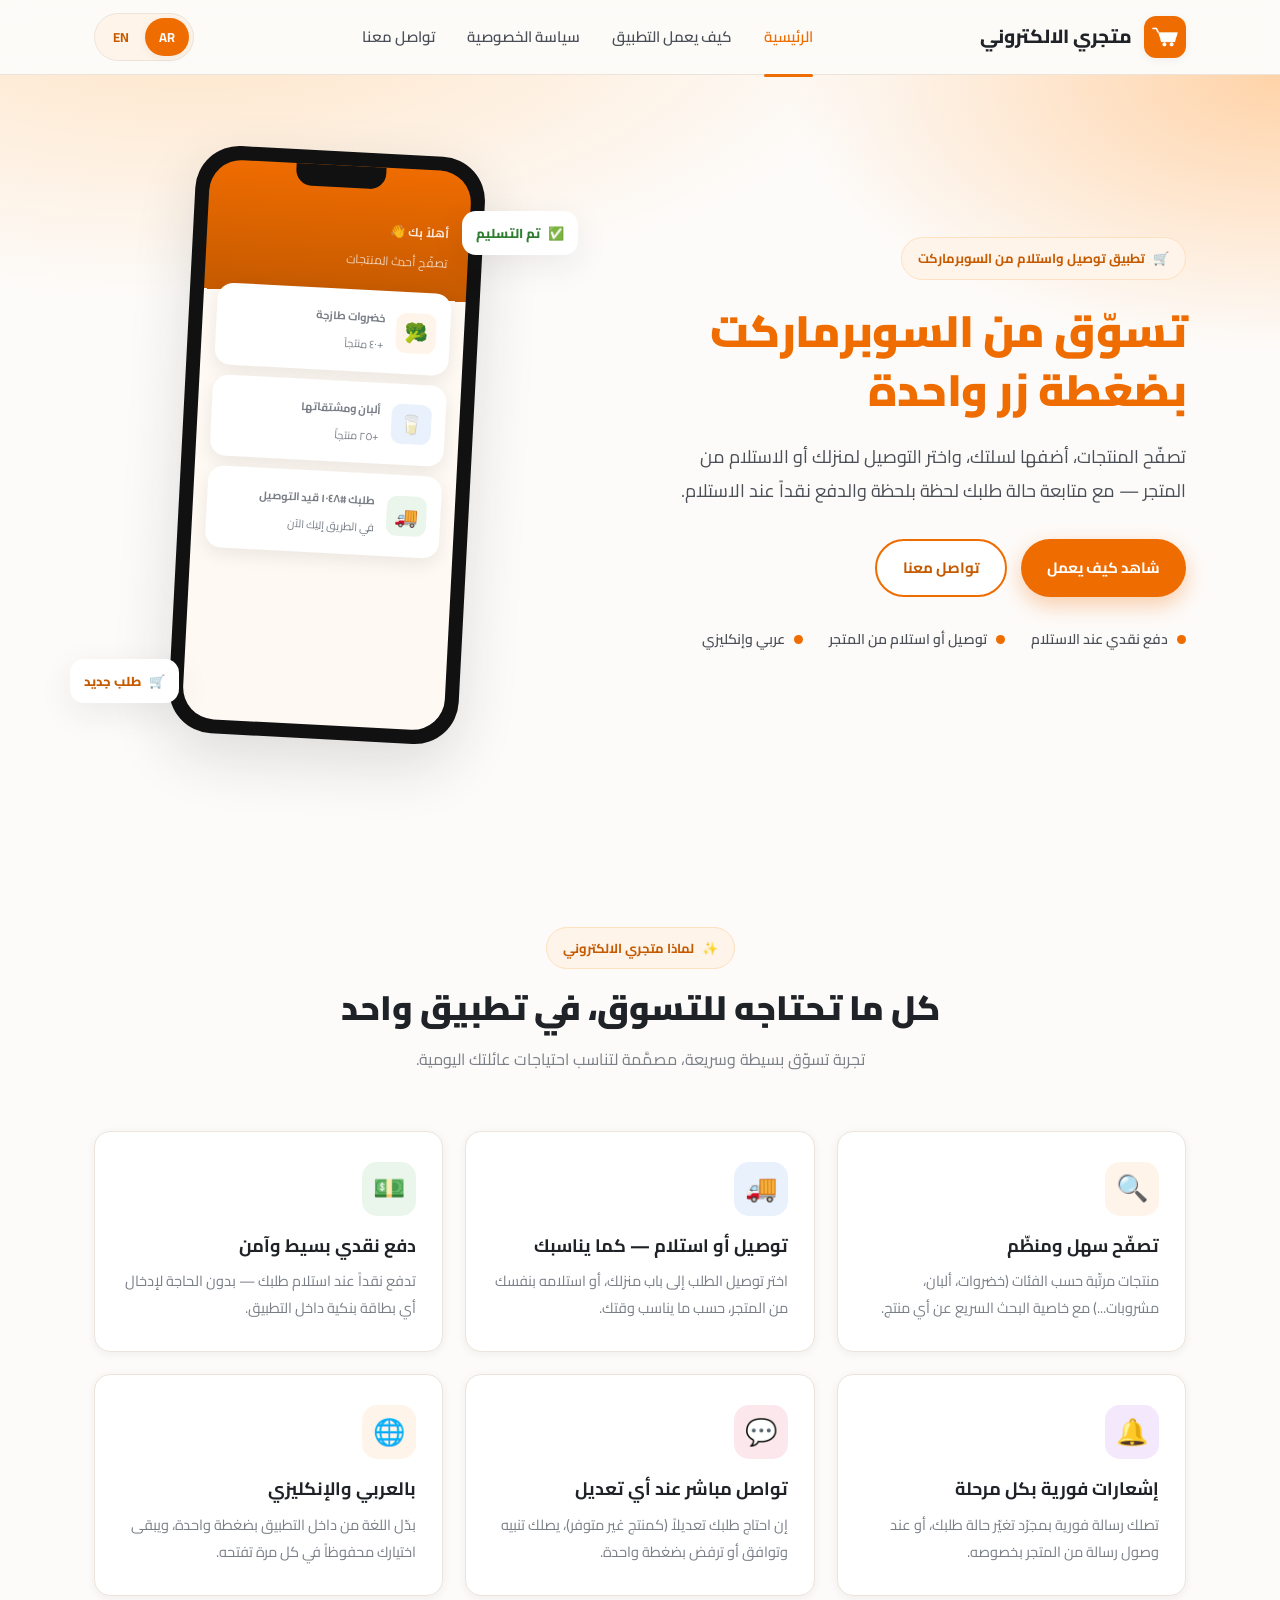
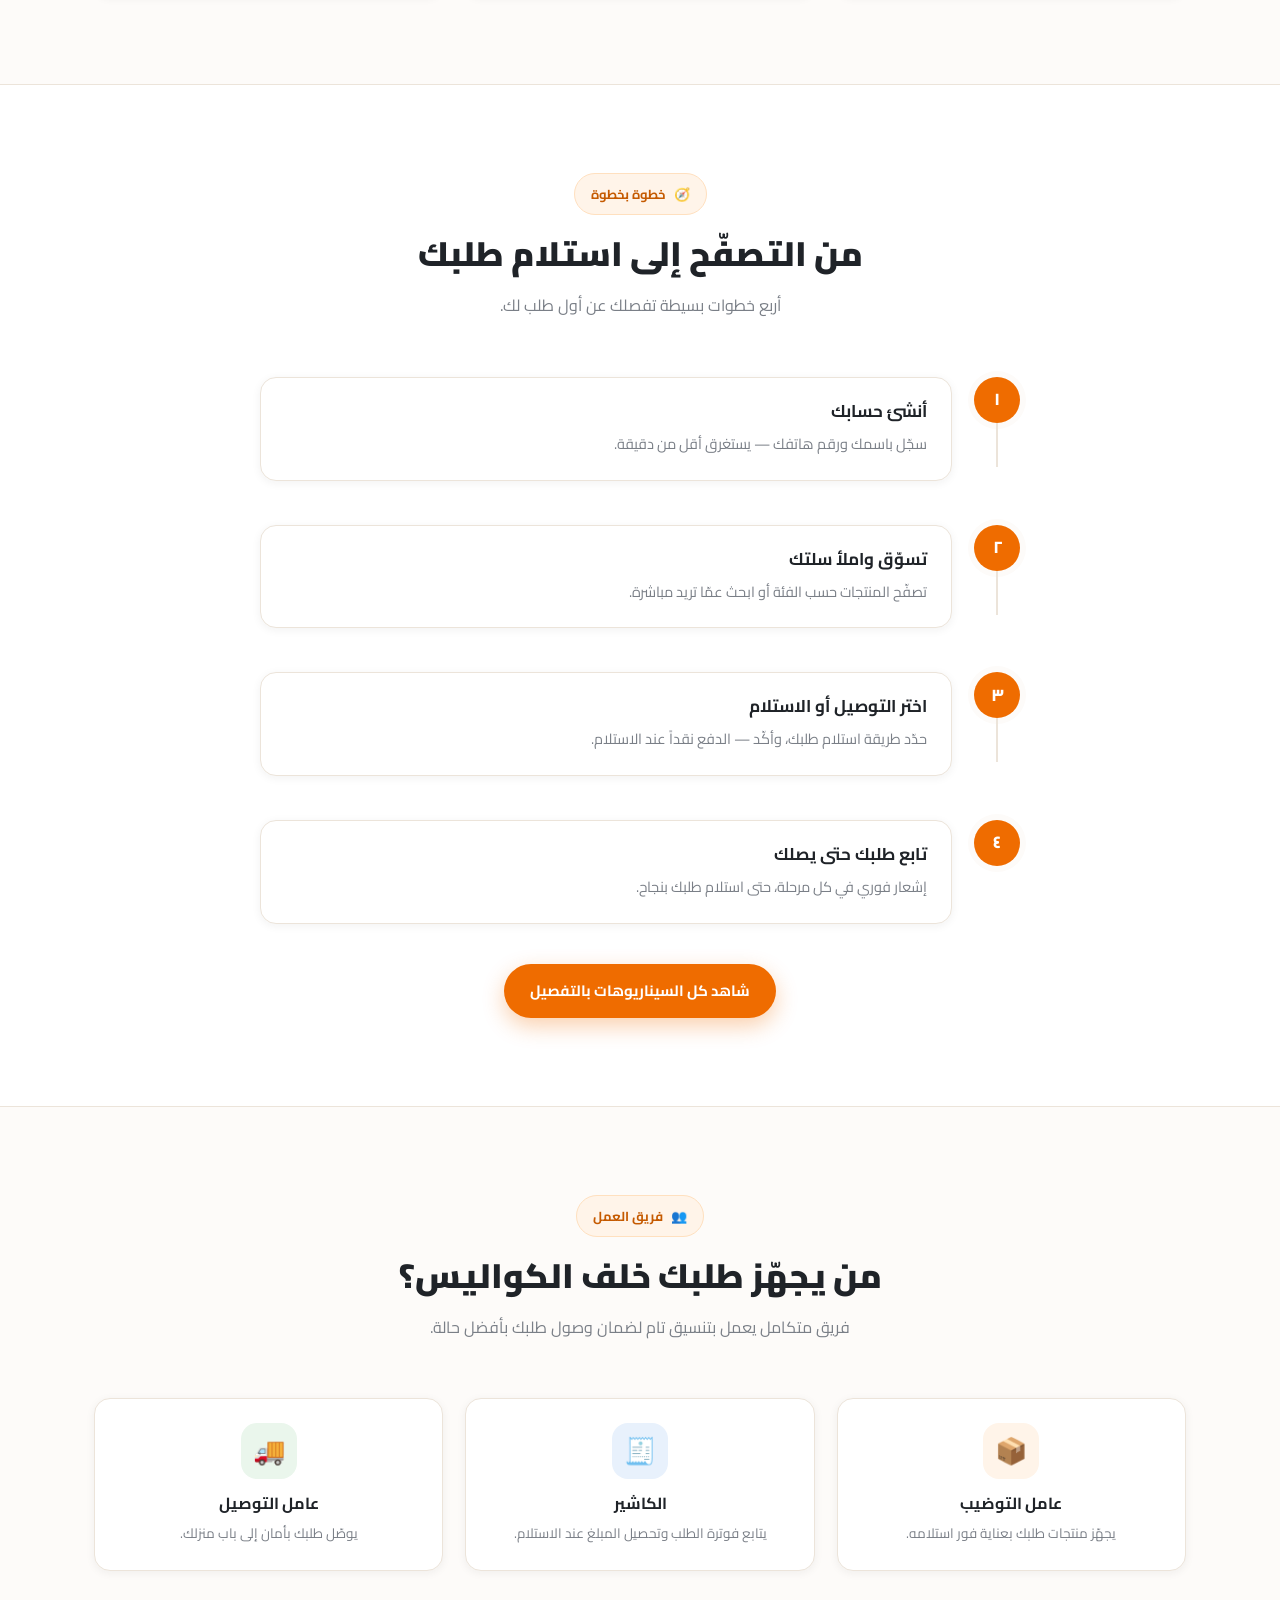
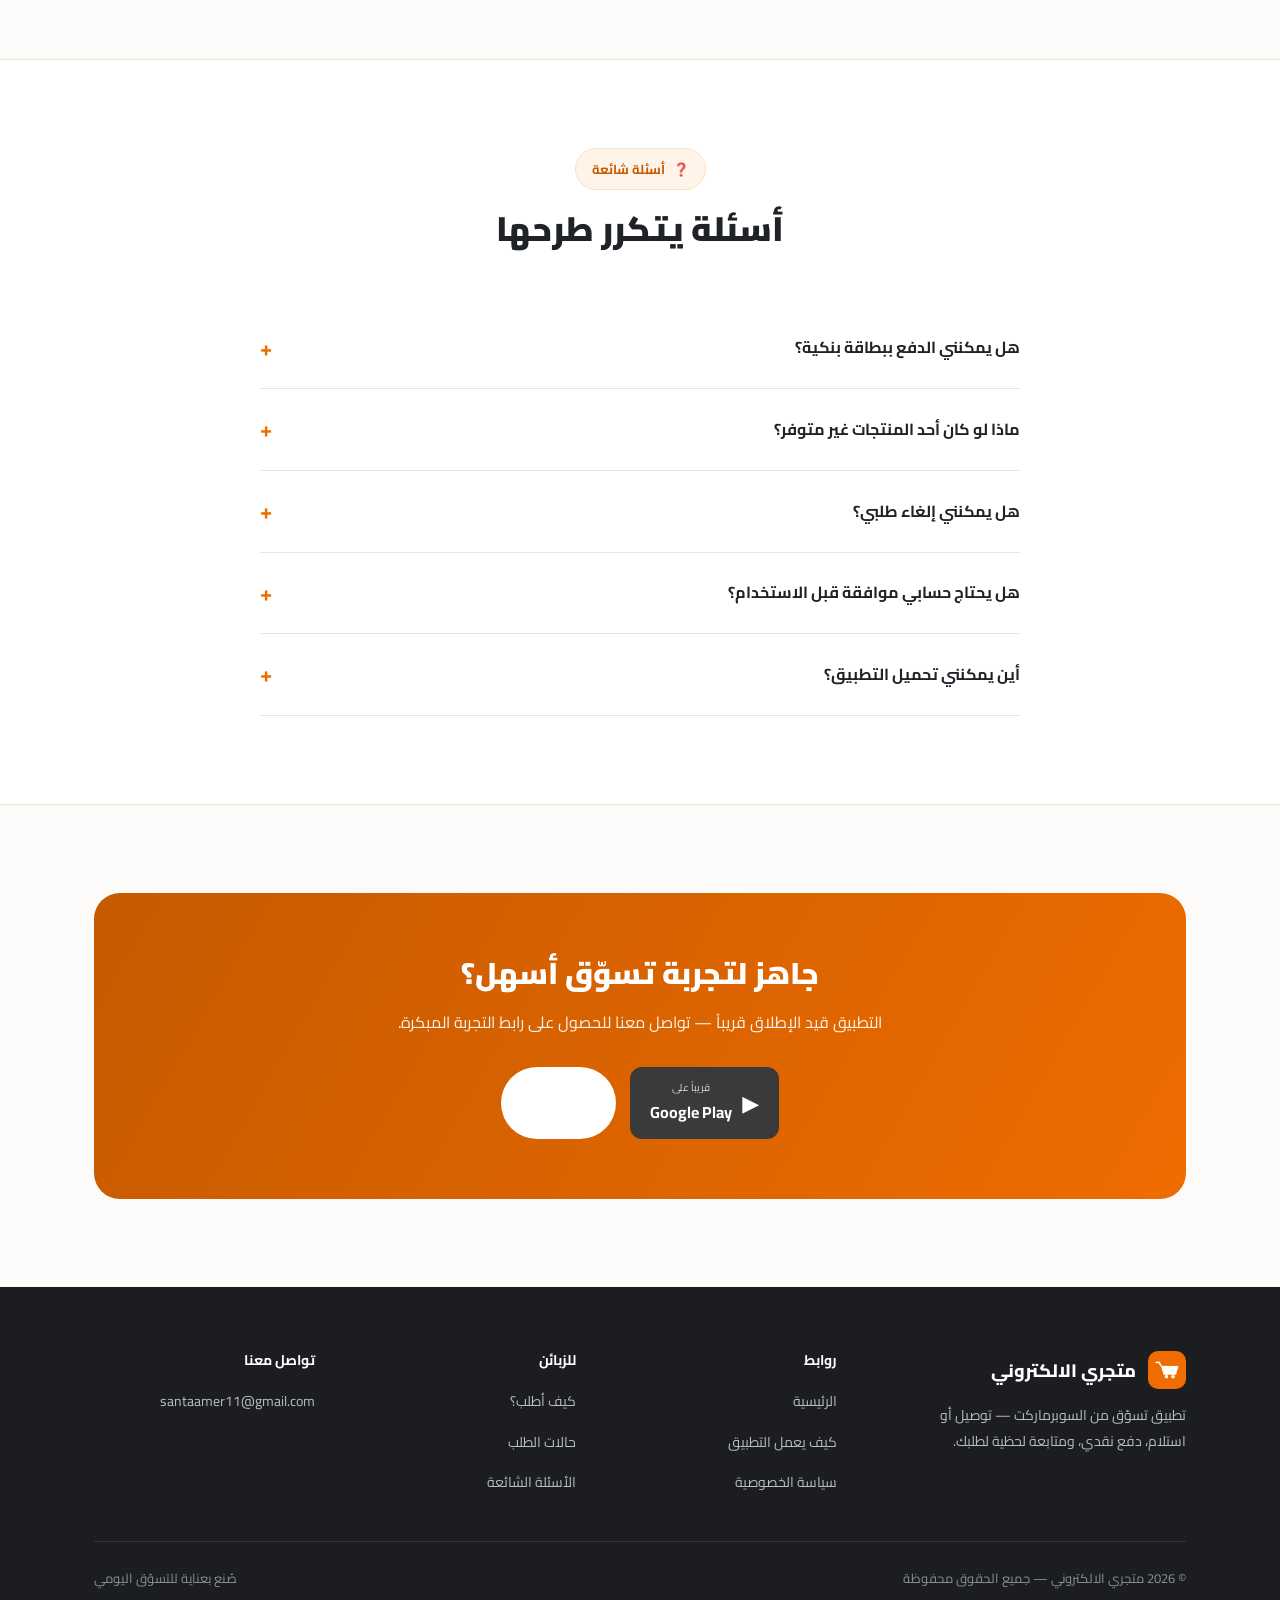
==== index.html @ f3bfd94e "الموقع الأول" ====
<!DOCTYPE html>
<html lang="ar" dir="rtl" data-lang="ar">
<head>
<meta charset="UTF-8">
<meta name="viewport" content="width=device-width, initial-scale=1.0">
<title>متجري الالكتروني — تسوّق من السوبرماركت بضغطة زر</title>
<meta name="description" content="تطبيق متجري الالكتروني: تصفّح منتجات السوبرماركت، اطلب توصيلاً لباب منزلك أو استلاماً من المتجر، وادفع نقداً عند الاستلام — بالعربي والإنكليزي.">
<link rel="icon" href="assets/icon.png">
<link rel="stylesheet" href="styles.css">
</head>
<body data-title-ar="متجري الالكتروني — تسوّق من السوبرماركت بضغطة زر" data-title-en="My Store — Shop Your Supermarket From Your Phone">

<!-- ============ Navbar ============ -->
<nav class="navbar">
  <div class="container">
    <a href="index.html" class="brand">
      <img src="assets/icon.png" alt="شعار متجري الالكتروني">
      <span class="lang-ar">متجري الالكتروني</span>
      <span class="lang-en">My Store</span>
    </a>
    <ul class="nav-links" id="navLinks">
      <li><a href="index.html" class="active"><span class="lang-ar">الرئيسية</span><span class="lang-en">Home</span></a></li>
      <li><a href="how-it-works.html"><span class="lang-ar">كيف يعمل التطبيق</span><span class="lang-en">How It Works</span></a></li>
      <li><a href="privacy.html"><span class="lang-ar">سياسة الخصوصية</span><span class="lang-en">Privacy Policy</span></a></li>
      <li><a href="#contact"><span class="lang-ar">تواصل معنا</span><span class="lang-en">Contact</span></a></li>
    </ul>
    <div class="nav-right">
      <div class="lang-switch">
        <button data-lang="ar">AR</button>
        <button data-lang="en">EN</button>
      </div>
      <button class="hamburger" id="hamburger" aria-label="menu"><span></span><span></span><span></span></button>
    </div>
  </div>
</nav>

<!-- ============ Hero ============ -->
<header class="hero">
  <div class="container hero-grid">
    <div>
      <div class="eyebrow">🛒 <span class="lang-ar">تطبيق توصيل واستلام من السوبرماركت</span><span class="lang-en">Grocery delivery &amp; pickup app</span></div>
      <h1>
        <span class="lang-ar">تسوّق من السوبرماركت<br>بضغطة <span>زر واحدة</span></span>
        <span class="lang-en">Shop your supermarket<br>from <span>your phone</span></span>
      </h1>
      <p class="lead">
        <span class="lang-ar">تصفّح المنتجات، أضفها لسلتك، واختر التوصيل لمنزلك أو الاستلام من المتجر — مع متابعة حالة طلبك لحظة بلحظة والدفع نقداً عند الاستلام.</span>
        <span class="lang-en">Browse products, add them to your cart, and choose home delivery or in-store pickup — track your order status live, and pay cash on arrival.</span>
      </p>
      <div class="hero-ctas">
        <a href="how-it-works.html" class="btn btn-primary">
          <span class="lang-ar">شاهد كيف يعمل</span><span class="lang-en">See How It Works</span>
        </a>
        <a href="#contact" class="btn btn-outline">
          <span class="lang-ar">تواصل معنا</span><span class="lang-en">Contact Us</span>
        </a>
      </div>
      <div class="trust-row">
        <div class="trust-item"><span class="dot"></span><span class="lang-ar">دفع نقدي عند الاستلام</span><span class="lang-en">Cash on arrival</span></div>
        <div class="trust-item"><span class="dot"></span><span class="lang-ar">توصيل أو استلام من المتجر</span><span class="lang-en">Delivery or pickup</span></div>
        <div class="trust-item"><span class="dot"></span><span class="lang-ar">عربي وإنكليزي</span><span class="lang-en">Arabic &amp; English</span></div>
      </div>
    </div>

    <div class="phone-wrap">
      <div class="phone">
        <div class="phone-screen">
          <div class="ps-header">
            <b><span class="lang-ar">أهلاً بك 👋</span><span class="lang-en">Welcome 👋</span></b>
            <span><span class="lang-ar">تصفّح أحدث المنتجات</span><span class="lang-en">Browse the latest products</span></span>
          </div>
          <div class="ps-cards">
            <div class="ps-card">
              <div class="ico" style="background:#FFF4E9;">🥦</div>
              <div class="txt">
                <b><span class="lang-ar">خضروات طازجة</span><span class="lang-en">Fresh Vegetables</span></b>
                <span><span class="lang-ar">+٤٠ منتجاً</span><span class="lang-en">40+ items</span></span>
              </div>
            </div>
            <div class="ps-card">
              <div class="ico" style="background:#E8F1FC;">🥛</div>
              <div class="txt">
                <b><span class="lang-ar">ألبان ومشتقاتها</span><span class="lang-en">Dairy Products</span></b>
                <span><span class="lang-ar">+٢٥ منتجاً</span><span class="lang-en">25+ items</span></span>
              </div>
            </div>
            <div class="ps-card">
              <div class="ico" style="background:#EAF6EC;">🚚</div>
              <div class="txt">
                <b><span class="lang-ar">طلبك #١٠٤٨ قيد التوصيل</span><span class="lang-en">Order #1048 out for delivery</span></b>
                <span><span class="lang-ar">في الطريق إليك الآن</span><span class="lang-en">On its way to you now</span></span>
              </div>
            </div>
          </div>
        </div>
      </div>
      <div class="float-badge b1">✅ <span class="lang-ar">تم التسليم</span><span class="lang-en">Delivered</span></div>
      <div class="float-badge b2">🛒 <span class="lang-ar">طلب جديد</span><span class="lang-en">New order</span></div>
    </div>
  </div>
</header>

<!-- ============ Features ============ -->
<section id="features">
  <div class="container">
    <div class="section-head" data-reveal>
      <div class="eyebrow">✨ <span class="lang-ar">لماذا متجري الالكتروني</span><span class="lang-en">Why My Store</span></div>
      <h2><span class="lang-ar">كل ما تحتاجه للتسوق، في تطبيق واحد</span><span class="lang-en">Everything you need to shop, in one app</span></h2>
      <p><span class="lang-ar">تجربة تسوّق بسيطة وسريعة، مصمَّمة لتناسب احتياجات عائلتك اليومية.</span><span class="lang-en">A simple, fast shopping experience designed around your family's daily needs.</span></p>
    </div>
    <div class="grid grid-3">
      <div class="feature-card" data-reveal>
        <div class="feature-icon" style="background:#FFF4E9;">🔍</div>
        <h3><span class="lang-ar">تصفّح سهل ومنظّم</span><span class="lang-en">Easy, Organized Browsing</span></h3>
        <p><span class="lang-ar">منتجات مرتّبة حسب الفئات (خضروات، ألبان، مشروبات...) مع خاصية البحث السريع عن أي منتج.</span><span class="lang-en">Products organized by category (vegetables, dairy, drinks...) with fast search for any item.</span></p>
      </div>
      <div class="feature-card" data-reveal>
        <div class="feature-icon" style="background:#E8F1FC;">🚚</div>
        <h3><span class="lang-ar">توصيل أو استلام — كما يناسبك</span><span class="lang-en">Delivery or Pickup — Your Choice</span></h3>
        <p><span class="lang-ar">اختر توصيل الطلب إلى باب منزلك، أو استلامه بنفسك من المتجر، حسب ما يناسب وقتك.</span><span class="lang-en">Choose to have your order delivered to your door, or pick it up yourself from the store.</span></p>
      </div>
      <div class="feature-card" data-reveal>
        <div class="feature-icon" style="background:#EAF6EC;">💵</div>
        <h3><span class="lang-ar">دفع نقدي بسيط وآمن</span><span class="lang-en">Simple, Secure Cash Payment</span></h3>
        <p><span class="lang-ar">تدفع نقداً عند استلام طلبك — بدون الحاجة لإدخال أي بطاقة بنكية داخل التطبيق.</span><span class="lang-en">Pay cash when your order arrives — no need to enter any bank card details in the app.</span></p>
      </div>
      <div class="feature-card" data-reveal>
        <div class="feature-icon" style="background:#F3E8FC;">🔔</div>
        <h3><span class="lang-ar">إشعارات فورية بكل مرحلة</span><span class="lang-en">Instant Notifications, Every Step</span></h3>
        <p><span class="lang-ar">تصلك رسالة فورية بمجرّد تغيّر حالة طلبك، أو عند وصول رسالة من المتجر بخصوصه.</span><span class="lang-en">Get an instant push notification whenever your order status changes or the store messages you.</span></p>
      </div>
      <div class="feature-card" data-reveal>
        <div class="feature-icon" style="background:#FCE8EC;">💬</div>
        <h3><span class="lang-ar">تواصل مباشر عند أي تعديل</span><span class="lang-en">Direct Chat For Any Changes</span></h3>
        <p><span class="lang-ar">إن احتاج طلبك تعديلاً (كمنتج غير متوفر)، يصلك تنبيه وتوافق أو ترفض بضغطة واحدة.</span><span class="lang-en">If your order needs a change (like an out-of-stock item), you're notified and can approve or decline in one tap.</span></p>
      </div>
      <div class="feature-card" data-reveal>
        <div class="feature-icon" style="background:#FFF4E9;">🌐</div>
        <h3><span class="lang-ar">بالعربي والإنكليزي</span><span class="lang-en">In Arabic &amp; English</span></h3>
        <p><span class="lang-ar">بدّل اللغة من داخل التطبيق بضغطة واحدة، ويبقى اختيارك محفوظاً في كل مرة تفتحه.</span><span class="lang-en">Switch languages inside the app with one tap — your choice is remembered every time you open it.</span></p>
      </div>
    </div>
  </div>
</section>

<!-- ============ How it works (quick overview) ============ -->
<section class="bg-alt">
  <div class="container">
    <div class="section-head" data-reveal>
      <div class="eyebrow">🧭 <span class="lang-ar">خطوة بخطوة</span><span class="lang-en">Step by step</span></div>
      <h2><span class="lang-ar">من التصفّح إلى استلام طلبك</span><span class="lang-en">From browsing to receiving your order</span></h2>
      <p><span class="lang-ar">أربع خطوات بسيطة تفصلك عن أول طلب لك.</span><span class="lang-en">Four simple steps stand between you and your first order.</span></p>
    </div>
    <div class="timeline" data-reveal>
      <div class="tl-item">
        <div class="tl-marker">١</div>
        <div class="tl-body">
          <h3><span class="lang-ar">أنشئ حسابك</span><span class="lang-en">Create your account</span></h3>
          <p><span class="lang-ar">سجّل باسمك ورقم هاتفك — يستغرق أقل من دقيقة.</span><span class="lang-en">Sign up with your name and phone number — takes less than a minute.</span></p>
        </div>
      </div>
      <div class="tl-item">
        <div class="tl-marker">٢</div>
        <div class="tl-body">
          <h3><span class="lang-ar">تسوّق واملأ سلتك</span><span class="lang-en">Shop and fill your cart</span></h3>
          <p><span class="lang-ar">تصفّح المنتجات حسب الفئة أو ابحث عمّا تريد مباشرة.</span><span class="lang-en">Browse by category or search directly for what you need.</span></p>
        </div>
      </div>
      <div class="tl-item">
        <div class="tl-marker">٣</div>
        <div class="tl-body">
          <h3><span class="lang-ar">اختر التوصيل أو الاستلام</span><span class="lang-en">Choose delivery or pickup</span></h3>
          <p><span class="lang-ar">حدّد طريقة استلام طلبك، وأكّد — الدفع نقداً عند الاستلام.</span><span class="lang-en">Pick how you'll receive your order and confirm — pay cash on arrival.</span></p>
        </div>
      </div>
      <div class="tl-item">
        <div class="tl-marker">٤</div>
        <div class="tl-body">
          <h3><span class="lang-ar">تابع طلبك حتى يصلك</span><span class="lang-en">Track it until it arrives</span></h3>
          <p><span class="lang-ar">إشعار فوري في كل مرحلة، حتى استلام طلبك بنجاح.</span><span class="lang-en">Instant updates at every stage, until your order is successfully in your hands.</span></p>
        </div>
      </div>
    </div>
    <div class="text-center mt-40">
      <a href="how-it-works.html" class="btn btn-primary">
        <span class="lang-ar">شاهد كل السيناريوهات بالتفصيل</span><span class="lang-en">See All Scenarios In Detail</span>
      </a>
    </div>
  </div>
</section>

<!-- ============ Behind the scenes ============ -->
<section>
  <div class="container">
    <div class="section-head" data-reveal>
      <div class="eyebrow">👥 <span class="lang-ar">فريق العمل</span><span class="lang-en">Our team</span></div>
      <h2><span class="lang-ar">من يجهّز طلبك خلف الكواليس؟</span><span class="lang-en">Who prepares your order behind the scenes?</span></h2>
      <p><span class="lang-ar">فريق متكامل يعمل بتنسيق تام لضمان وصول طلبك بأفضل حالة.</span><span class="lang-en">A coordinated team working together to make sure your order arrives in perfect condition.</span></p>
    </div>
    <div class="grid grid-3">
      <div class="role-card" data-reveal>
        <div class="ico" style="background:#FFF4E9;">📦</div>
        <h4><span class="lang-ar">عامل التوضيب</span><span class="lang-en">Packer</span></h4>
        <p><span class="lang-ar">يجهّز منتجات طلبك بعناية فور استلامه.</span><span class="lang-en">Carefully prepares your order's items as soon as it comes in.</span></p>
      </div>
      <div class="role-card" data-reveal>
        <div class="ico" style="background:#E8F1FC;">🧾</div>
        <h4><span class="lang-ar">الكاشير</span><span class="lang-en">Cashier</span></h4>
        <p><span class="lang-ar">يتابع فوترة الطلب وتحصيل المبلغ عند الاستلام.</span><span class="lang-en">Handles order billing and payment collection on arrival.</span></p>
      </div>
      <div class="role-card" data-reveal>
        <div class="ico" style="background:#EAF6EC;">🚚</div>
        <h4><span class="lang-ar">عامل التوصيل</span><span class="lang-en">Delivery Worker</span></h4>
        <p><span class="lang-ar">يوصّل طلبك بأمان إلى باب منزلك.</span><span class="lang-en">Safely delivers your order right to your door.</span></p>
      </div>
    </div>
  </div>
</section>

<!-- ============ FAQ ============ -->
<section class="bg-alt">
  <div class="container">
    <div class="section-head" data-reveal>
      <div class="eyebrow">❓ <span class="lang-ar">أسئلة شائعة</span><span class="lang-en">FAQ</span></div>
      <h2><span class="lang-ar">أسئلة يتكرر طرحها</span><span class="lang-en">Frequently asked questions</span></h2>
    </div>
    <div class="faq" data-reveal>
      <div class="faq-item">
        <div class="faq-q">
          <span><span class="lang-ar">هل يمكنني الدفع ببطاقة بنكية؟</span><span class="lang-en">Can I pay with a bank card?</span></span>
          <span class="plus">+</span>
        </div>
        <div class="faq-a">
          <span class="lang-ar">حالياً الدفع يكون نقداً فقط عند استلام الطلب، سواء كان توصيلاً أو استلاماً من المتجر.</span>
          <span class="lang-en">Currently, payment is cash-only upon receiving your order, whether by delivery or in-store pickup.</span>
        </div>
      </div>
      <div class="faq-item">
        <div class="faq-q">
          <span><span class="lang-ar">ماذا لو كان أحد المنتجات غير متوفر؟</span><span class="lang-en">What if an item is out of stock?</span></span>
          <span class="plus">+</span>
        </div>
        <div class="faq-a">
          <span class="lang-ar">يعدّل فريق المتجر طلبك ويرسل لك تنبيهاً لمراجعة التعديل والموافقة عليه أو رفضه قبل المتابعة.</span>
          <span class="lang-en">Our team will adjust your order and notify you to review and approve or decline the change before proceeding.</span>
        </div>
      </div>
      <div class="faq-item">
        <div class="faq-q">
          <span><span class="lang-ar">هل يمكنني إلغاء طلبي؟</span><span class="lang-en">Can I cancel my order?</span></span>
          <span class="plus">+</span>
        </div>
        <div class="faq-a">
          <span class="lang-ar">نعم، طالما لم يبدأ المتجر بتجهيزه بعد. بعد بدء التجهيز، تواصل مع المتجر مباشرة.</span>
          <span class="lang-en">Yes, as long as the store hasn't started preparing it yet. After that, please contact the store directly.</span>
        </div>
      </div>
      <div class="faq-item">
        <div class="faq-q">
          <span><span class="lang-ar">هل يحتاج حسابي موافقة قبل الاستخدام؟</span><span class="lang-en">Does my account need approval before I can use it?</span></span>
          <span class="plus">+</span>
        </div>
        <div class="faq-a">
          <span class="lang-ar">قد يطلب المتجر مراجعة حسابات الزبائن الجدد قبل التفعيل — ستصلك رسالة فور تفعيل حسابك.</span>
          <span class="lang-en">The store may review new customer accounts before activation — you'll be notified as soon as yours is approved.</span>
        </div>
      </div>
      <div class="faq-item">
        <div class="faq-q">
          <span><span class="lang-ar">أين يمكنني تحميل التطبيق؟</span><span class="lang-en">Where can I download the app?</span></span>
          <span class="plus">+</span>
        </div>
        <div class="faq-a">
          <span class="lang-ar">التطبيق قيد الإطلاق قريباً على Google Play. تواصل معنا للحصول على رابط تجربة مبكرة.</span>
          <span class="lang-en">The app is launching soon on Google Play. Contact us for an early-access download link.</span>
        </div>
      </div>
    </div>
  </div>
</section>

<!-- ============ CTA ============ -->
<section id="contact">
  <div class="container">
    <div class="cta-band" data-reveal>
      <h2><span class="lang-ar">جاهز لتجربة تسوّق أسهل؟</span><span class="lang-en">Ready for an easier way to shop?</span></h2>
      <p><span class="lang-ar">التطبيق قيد الإطلاق قريباً — تواصل معنا للحصول على رابط التجربة المبكرة.</span><span class="lang-en">Launching soon — reach out for an early-access link.</span></p>
      <div class="store-badges">
        <span class="store-badge soon">
          <span class="sb-ico">▶</span>
          <span>
            <small><span class="lang-ar">قريباً على</span><span class="lang-en">Coming soon on</span></small>
            Google Play
          </span>
        </span>
        <a href="mailto:santaamer11@gmail.com" class="btn btn-outline" style="background:#fff;">
          ✉️ <span class="lang-ar">راسلنا</span><span class="lang-en">Email Us</span>
        </a>
      </div>
    </div>
  </div>
</section>

<!-- ============ Footer ============ -->
<footer>
  <div class="container">
    <div class="footer-grid">
      <div>
        <div class="footer-brand">
          <img src="assets/icon.png" alt="شعار متجري الالكتروني">
          <span class="lang-ar">متجري الالكتروني</span>
          <span class="lang-en">My Store</span>
        </div>
        <p style="font-size:14px;max-width:280px;">
          <span class="lang-ar">تطبيق تسوّق من السوبرماركت — توصيل أو استلام، دفع نقدي، ومتابعة لحظية لطلبك.</span>
          <span class="lang-en">A supermarket shopping app — delivery or pickup, cash payment, and live order tracking.</span>
        </p>
      </div>
      <div class="footer-col">
        <h4><span class="lang-ar">روابط</span><span class="lang-en">Links</span></h4>
        <ul>
          <li><a href="index.html"><span class="lang-ar">الرئيسية</span><span class="lang-en">Home</span></a></li>
          <li><a href="how-it-works.html"><span class="lang-ar">كيف يعمل التطبيق</span><span class="lang-en">How It Works</span></a></li>
          <li><a href="privacy.html"><span class="lang-ar">سياسة الخصوصية</span><span class="lang-en">Privacy Policy</span></a></li>
        </ul>
      </div>
      <div class="footer-col">
        <h4><span class="lang-ar">للزبائن</span><span class="lang-en">For Customers</span></h4>
        <ul>
          <li><a href="how-it-works.html#ordering"><span class="lang-ar">كيف أطلب؟</span><span class="lang-en">How to order</span></a></li>
          <li><a href="how-it-works.html#status"><span class="lang-ar">حالات الطلب</span><span class="lang-en">Order statuses</span></a></li>
          <li><a href="how-it-works.html#faq"><span class="lang-ar">الأسئلة الشائعة</span><span class="lang-en">FAQ</span></a></li>
        </ul>
      </div>
      <div class="footer-col">
        <h4><span class="lang-ar">تواصل معنا</span><span class="lang-en">Contact</span></h4>
        <ul>
          <li><a href="mailto:santaamer11@gmail.com">santaamer11@gmail.com</a></li>
        </ul>
      </div>
    </div>
    <div class="footer-bottom">
      <span>© 2026 <span class="lang-ar">متجري الالكتروني — جميع الحقوق محفوظة</span><span class="lang-en">My Store — All rights reserved</span></span>
      <span><span class="lang-ar">صُنع بعناية للتسوّق اليومي</span><span class="lang-en">Made with care for everyday shopping</span></span>
    </div>
  </div>
</footer>

<script src="script.js"></script>
</body>
</html>
---- styles.css ----
/* ============ متجري الالكتروني — Store Website Styles ============ */

@import url('https://fonts.googleapis.com/css2?family=Cairo:wght@400;500;600;700;800;900&display=swap');

:root{
  --primary:#EF6C00;
  --primary-dark:#C55A00;
  --primary-light:#FFF4E9;
  --primary-lighter:#FFF9F3;
  --accent-blue:#1976D2;
  --accent-purple:#6A1B9A;
  --accent-teal:#00897B;
  --accent-green:#2E7D32;
  --accent-red:#C62828;
  --ink:#1F2328;
  --ink-soft:#4A4F57;
  --muted:#7A7F87;
  --border:#ECE4DA;
  --bg:#FDFBF9;
  --card:#FFFFFF;
  --shadow-sm:0 2px 10px rgba(31,35,40,.06);
  --shadow-md:0 10px 34px rgba(31,35,40,.08);
  --shadow-lg:0 22px 60px rgba(31,35,40,.14);
  --radius-sm:10px;
  --radius-md:16px;
  --radius-lg:26px;
  --container:1140px;
}

*,*::before,*::after{box-sizing:border-box;}
html{scroll-behavior:smooth;}
body{
  margin:0;
  font-family:"Cairo","Tahoma",system-ui,-apple-system,sans-serif;
  background:var(--bg);
  color:var(--ink);
  line-height:1.85;
  -webkit-font-smoothing:antialiased;
}
img{max-width:100%;display:block;}
a{color:inherit;}
ul{margin:0;padding:0;}
h1,h2,h3,h4{margin:0;line-height:1.35;}
p{margin:0;}

/* ---------- language toggle: show/hide via html[data-lang] ---------- */
html[data-lang="ar"] .lang-en{display:none !important;}
html[data-lang="en"] .lang-ar{display:none !important;}

.container{max-width:var(--container);margin:0 auto;padding:0 24px;}

/* ---------- Navbar ---------- */
.navbar{
  position:sticky;top:0;z-index:100;
  background:rgba(253,251,249,.86);
  backdrop-filter:blur(10px);
  -webkit-backdrop-filter:blur(10px);
  border-bottom:1px solid var(--border);
}
.navbar .container{display:flex;align-items:center;justify-content:space-between;height:74px;gap:20px;}
.brand{display:flex;align-items:center;gap:12px;font-weight:800;font-size:19px;text-decoration:none;color:var(--ink);}
.brand img{width:42px;height:42px;border-radius:12px;box-shadow:var(--shadow-sm);}
.nav-links{display:flex;align-items:center;gap:32px;list-style:none;}
.nav-links a{text-decoration:none;font-weight:600;font-size:15px;color:var(--ink-soft);transition:color .2s;position:relative;}
.nav-links a:hover, .nav-links a.active{color:var(--primary);}
.nav-links a.active::after{
  content:"";position:absolute;bottom:-26px;left:0;right:0;height:3px;background:var(--primary);border-radius:2px;
}
.nav-right{display:flex;align-items:center;gap:14px;}
.lang-switch{
  display:flex;background:var(--primary-light);border-radius:999px;padding:4px;gap:2px;border:1px solid var(--border);
}
.lang-switch button{
  border:none;background:transparent;padding:7px 14px;border-radius:999px;font-family:inherit;font-weight:700;font-size:13px;cursor:pointer;color:var(--primary-dark);transition:.2s;
}
.lang-switch button.active{background:var(--primary);color:#fff;box-shadow:var(--shadow-sm);}
.btn{
  display:inline-flex;align-items:center;justify-content:center;gap:8px;
  padding:13px 26px;border-radius:999px;font-weight:700;font-size:15px;
  text-decoration:none;cursor:pointer;border:none;font-family:inherit;transition:transform .15s, box-shadow .15s, background .2s;
  white-space:nowrap;
}
.btn-primary{background:var(--primary);color:#fff;box-shadow:0 8px 22px rgba(239,108,0,.32);}
.btn-primary:hover{transform:translateY(-2px);box-shadow:0 12px 28px rgba(239,108,0,.4);}
.btn-outline{background:#fff;color:var(--primary-dark);border:2px solid var(--primary);}
.btn-outline:hover{background:var(--primary-light);}
.btn-ghost{background:var(--primary-light);color:var(--primary-dark);}
.btn-sm{padding:9px 18px;font-size:13px;}
.hamburger{display:none;background:none;border:none;cursor:pointer;padding:6px;}
.hamburger span{display:block;width:24px;height:2.5px;background:var(--ink);margin:5px 0;border-radius:2px;}

/* ---------- Hero ---------- */
.hero{
  position:relative;overflow:hidden;
  padding:76px 0 100px;
  background:radial-gradient(1200px 500px at 15% -10%, #FFE3C4 0%, rgba(255,227,196,0) 60%),
             radial-gradient(900px 500px at 100% 0%, #FFD3A8 0%, rgba(255,211,168,0) 55%),
             var(--bg);
}
.hero-grid{display:grid;grid-template-columns:1.1fr .9fr;gap:56px;align-items:center;}
.eyebrow{
  display:inline-flex;align-items:center;gap:8px;
  background:var(--primary-light);color:var(--primary-dark);
  padding:8px 16px;border-radius:999px;font-weight:700;font-size:13px;margin-bottom:22px;
  border:1px solid #FFE0BF;
}
.hero h1{font-size:44px;font-weight:900;letter-spacing:-.5px;margin-bottom:20px;color:var(--ink);}
.hero h1 span{color:var(--primary);}
.hero p.lead{font-size:18px;color:var(--ink-soft);max-width:520px;margin-bottom:32px;}
.hero-ctas{display:flex;gap:14px;flex-wrap:wrap;margin-bottom:30px;}
.trust-row{display:flex;gap:26px;flex-wrap:wrap;}
.trust-item{display:flex;align-items:center;gap:9px;font-size:14px;color:var(--ink-soft);font-weight:600;}
.trust-item .dot{width:9px;height:9px;border-radius:50%;background:var(--primary);flex-shrink:0;}

/* phone mockup */
.phone-wrap{position:relative;display:flex;justify-content:center;}
.phone{
  width:290px;background:#111;border-radius:44px;padding:14px;box-shadow:var(--shadow-lg);
  position:relative;transform:rotate(3deg);
}
.phone::before{
  content:"";position:absolute;top:14px;left:50%;transform:translateX(-50%);
  width:90px;height:22px;background:#111;border-radius:0 0 16px 16px;z-index:2;
}
.phone-screen{
  background:linear-gradient(180deg,var(--primary) 0%, var(--primary-dark) 130px, var(--primary-lighter) 130px);
  border-radius:32px;overflow:hidden;min-height:560px;position:relative;
}
.phone-screen .ps-header{padding:46px 20px 34px;color:#fff;}
.phone-screen .ps-header b{font-size:17px;display:block;}
.phone-screen .ps-header span{font-size:12px;opacity:.85;}
.ps-cards{padding:0 14px;margin-top:-18px;position:relative;z-index:2;}
.ps-card{
  background:#fff;border-radius:16px;padding:14px;margin-bottom:10px;box-shadow:0 6px 18px rgba(0,0,0,.08);
  display:flex;align-items:center;gap:12px;
}
.ps-card .ico{width:40px;height:40px;border-radius:10px;display:flex;align-items:center;justify-content:center;font-size:19px;flex-shrink:0;}
.ps-card .txt b{display:block;font-size:13px;color:var(--ink);}
.ps-card .txt span{font-size:11px;color:var(--muted);}
.float-badge{
  position:absolute;background:#fff;border-radius:14px;padding:10px 14px;box-shadow:var(--shadow-md);
  display:flex;align-items:center;gap:8px;font-weight:800;font-size:13px;
}
.float-badge.b1{top:60px;right:-18px;color:var(--accent-green);}
.float-badge.b2{bottom:36px;left:-24px;color:var(--primary-dark);}

/* ---------- Section basics ---------- */
section{padding:88px 0;}
.section-head{text-align:center;max-width:640px;margin:0 auto 56px;}
.section-head .eyebrow{margin-bottom:16px;}
.section-head h2{font-size:34px;font-weight:900;margin-bottom:14px;color:var(--ink);}
.section-head p{font-size:16px;color:var(--muted);}
.bg-alt{background:var(--card);border-top:1px solid var(--border);border-bottom:1px solid var(--border);}

/* ---------- Feature grid ---------- */
.grid{display:grid;gap:22px;}
.grid-3{grid-template-columns:repeat(3,1fr);}
.grid-2{grid-template-columns:repeat(2,1fr);}
.feature-card{
  background:var(--card);border:1px solid var(--border);border-radius:var(--radius-md);
  padding:30px 26px;box-shadow:var(--shadow-sm);transition:transform .2s, box-shadow .2s;
}
.feature-card:hover{transform:translateY(-5px);box-shadow:var(--shadow-md);}
.feature-icon{
  width:54px;height:54px;border-radius:15px;display:flex;align-items:center;justify-content:center;
  font-size:26px;margin-bottom:18px;
}
.feature-card h3{font-size:18px;margin-bottom:10px;}
.feature-card p{font-size:14.5px;color:var(--muted);}

/* ---------- Timeline / steps ---------- */
.timeline{position:relative;max-width:760px;margin:0 auto;}
.tl-item{display:flex;gap:22px;position:relative;padding-bottom:44px;}
.tl-item:last-child{padding-bottom:0;}
.tl-marker{
  flex-shrink:0;width:46px;height:46px;border-radius:50%;background:var(--primary);color:#fff;
  display:flex;align-items:center;justify-content:center;font-weight:800;font-size:17px;position:relative;z-index:2;
  box-shadow:0 0 0 6px var(--bg);
}
.tl-item:not(:last-child) .tl-marker::after{
  content:"";position:absolute;top:46px;right:50%;transform:translateX(50%);width:2px;height:calc(100% + 44px - 46px);
  background:var(--border);z-index:1;
}
.tl-body{flex:1;background:var(--card);border:1px solid var(--border);border-radius:var(--radius-md);padding:22px 24px;box-shadow:var(--shadow-sm);}
.tl-body h3{font-size:17px;margin-bottom:8px;}
.tl-body p{font-size:14.5px;color:var(--muted);}

/* ---------- Status chips / flow ---------- */
.flow{display:flex;flex-wrap:wrap;gap:10px;align-items:center;margin-top:14px;}
.chip{color:#fff;padding:9px 16px;border-radius:999px;font-size:13px;font-weight:700;white-space:nowrap;}
.flow-arrow{color:var(--muted);font-size:17px;}

/* ---------- Role cards ---------- */
.role-card{
  background:var(--card);border:1px solid var(--border);border-radius:var(--radius-md);
  padding:24px;text-align:center;box-shadow:var(--shadow-sm);
}
.role-card .ico{width:56px;height:56px;border-radius:16px;margin:0 auto 14px;display:flex;align-items:center;justify-content:center;font-size:26px;}
.role-card h4{font-size:16px;margin-bottom:6px;}
.role-card p{font-size:13.5px;color:var(--muted);}

/* ---------- Note / callout ---------- */
.callout{
  background:var(--primary-light);border:1px solid #FFE0BF;border-radius:var(--radius-md);
  padding:20px 24px;font-size:14.5px;color:#7A4300;display:flex;gap:14px;align-items:flex-start;
}
.callout .ico{font-size:20px;flex-shrink:0;}
.callout.blue{background:#E8F1FC;border-color:#CFE3F7;color:#164A7A;}
.callout.green{background:#EAF6EC;border-color:#CFE9D2;color:#1E5B26;}

/* ---------- CTA band ---------- */
.cta-band{
  background:linear-gradient(120deg,var(--primary-dark),var(--primary));
  border-radius:var(--radius-lg);padding:60px 50px;color:#fff;text-align:center;
  position:relative;overflow:hidden;
}
.cta-band h2{font-size:30px;font-weight:900;margin-bottom:14px;}
.cta-band p{font-size:16px;opacity:.92;max-width:520px;margin:0 auto 30px;}
.cta-band .btn-primary{background:#fff;color:var(--primary-dark);box-shadow:0 10px 26px rgba(0,0,0,.18);}
.cta-band .btn-outline{background:transparent;color:#fff;border-color:rgba(255,255,255,.6);}

/* ---------- Store badges ---------- */
.store-badges{display:flex;gap:14px;flex-wrap:wrap;justify-content:center;}
.store-badge{
  display:flex;align-items:center;gap:10px;background:#111;color:#fff;padding:12px 20px;border-radius:12px;
  text-decoration:none;font-weight:700;
}
.store-badge .sb-ico{font-size:22px;}
.store-badge span{display:block;}
.store-badge small{display:block;font-size:10px;font-weight:400;opacity:.8;}
.store-badge.soon{background:#3a3a3a;cursor:default;}

/* ---------- FAQ ---------- */
.faq{max-width:760px;margin:0 auto;}
.faq-item{border-bottom:1px solid var(--border);padding:20px 0;}
.faq-q{
  display:flex;justify-content:space-between;align-items:center;cursor:pointer;font-weight:700;font-size:16px;gap:16px;
}
.faq-q .plus{font-size:22px;color:var(--primary);transition:transform .25s;flex-shrink:0;}
.faq-item.open .faq-q .plus{transform:rotate(45deg);}
.faq-a{max-height:0;overflow:hidden;transition:max-height .3s ease, padding .3s ease;font-size:14.5px;color:var(--muted);}
.faq-item.open .faq-a{max-height:280px;padding-top:12px;}

/* ---------- Policy doc layout ---------- */
.policy-wrap{display:grid;grid-template-columns:250px 1fr;gap:48px;align-items:start;}
.policy-toc{position:sticky;top:98px;background:var(--card);border:1px solid var(--border);border-radius:var(--radius-md);padding:20px;}
.policy-toc b{display:block;font-size:13px;color:var(--muted);margin-bottom:12px;text-transform:uppercase;letter-spacing:.5px;}
.policy-toc a{display:block;padding:8px 0;font-size:14px;color:var(--ink-soft);text-decoration:none;border-bottom:1px solid var(--border);}
.policy-toc a:last-child{border-bottom:none;}
.policy-toc a:hover{color:var(--primary);}
.policy-doc .card{background:var(--card);border:1px solid var(--border);border-radius:var(--radius-md);padding:32px;box-shadow:var(--shadow-sm);margin-bottom:20px;}
.policy-doc h2{font-size:20px;color:var(--primary-dark);margin-bottom:14px;display:flex;align-items:center;gap:10px;}
.policy-doc h2 .num{background:var(--primary);color:#fff;width:30px;height:30px;border-radius:50%;display:flex;align-items:center;justify-content:center;font-size:14px;flex-shrink:0;}
.policy-doc p, .policy-doc li{font-size:15px;color:var(--ink-soft);}
.policy-doc ul{padding-inline-start:22px;margin-top:8px;}
.policy-doc li{margin-bottom:8px;}
.updated-badge{
  display:inline-flex;align-items:center;gap:8px;background:var(--primary-light);color:var(--primary-dark);
  padding:8px 16px;border-radius:999px;font-size:13px;font-weight:700;margin-bottom:24px;
}

/* ---------- Page hero (inner pages) ---------- */
.page-hero{
  padding:56px 0 48px;text-align:center;
  background:radial-gradient(900px 400px at 50% -20%, #FFE3C4 0%, rgba(255,227,196,0) 65%), var(--bg);
  border-bottom:1px solid var(--border);
}
.page-hero h1{font-size:36px;font-weight:900;margin-bottom:14px;}
.page-hero p{font-size:16px;color:var(--muted);max-width:600px;margin:0 auto;}
.breadcrumb{display:flex;gap:8px;justify-content:center;align-items:center;font-size:13px;color:var(--muted);margin-bottom:18px;}
.breadcrumb a{color:var(--primary-dark);text-decoration:none;font-weight:700;}

/* ---------- Footer ---------- */
footer{background:#1B1D21;color:#B9BCC2;padding:64px 0 28px;margin-top:0;}
.footer-grid{display:grid;grid-template-columns:1.4fr 1fr 1fr 1fr;gap:40px;margin-bottom:44px;}
.footer-brand{display:flex;align-items:center;gap:12px;font-weight:800;font-size:18px;color:#fff;margin-bottom:14px;}
.footer-brand img{width:38px;height:38px;border-radius:10px;}
.footer-col h4{color:#fff;font-size:14px;margin-bottom:16px;}
.footer-col ul{list-style:none;display:flex;flex-direction:column;gap:11px;}
.footer-col a{color:#B9BCC2;text-decoration:none;font-size:14px;transition:color .2s;}
.footer-col a:hover{color:var(--primary);}
.footer-bottom{
  border-top:1px solid rgba(255,255,255,.1);padding-top:24px;display:flex;justify-content:space-between;
  flex-wrap:wrap;gap:12px;font-size:13px;color:#8B8F97;
}

/* ---------- Utilities ---------- */
.text-center{text-align:center;}
.mt-8{margin-top:8px;}
.mt-16{margin-top:16px;}
.mt-24{margin-top:24px;}
.mt-40{margin-top:40px;}

/* ---------- Responsive ---------- */
@media (max-width:960px){
  .hero-grid{grid-template-columns:1fr;}
  .phone-wrap{order:-1;margin-bottom:10px;}
  .phone{transform:none;width:240px;}
  .grid-3{grid-template-columns:repeat(2,1fr);}
  .footer-grid{grid-template-columns:1fr 1fr;}
  .policy-wrap{grid-template-columns:1fr;}
  .policy-toc{position:static;}
}
@media (max-width:720px){
  .nav-links{
    position:fixed;inset:74px 0 0 0;background:#fff;flex-direction:column;padding:28px 24px;gap:0;
    transform:translateY(-14px);opacity:0;pointer-events:none;transition:.22s;border-top:1px solid var(--border);
  }
  .nav-links.open{transform:translateY(0);opacity:1;pointer-events:auto;}
  .nav-links li{width:100%;border-bottom:1px solid var(--border);}
  .nav-links a{display:block;padding:16px 4px;}
  .nav-links a.active::after{display:none;}
  .hamburger{display:block;}
  .hero h1{font-size:32px;}
  .hero p.lead{font-size:16px;}
  .grid-3, .grid-2{grid-template-columns:1fr;}
  .section-head h2{font-size:27px;}
  .cta-band{padding:44px 24px;}
  .footer-grid{grid-template-columns:1fr 1fr;}
}
@media (max-width:480px){
  .footer-grid{grid-template-columns:1fr;}
  .hero{padding:50px 0 70px;}
  section{padding:60px 0;}
}
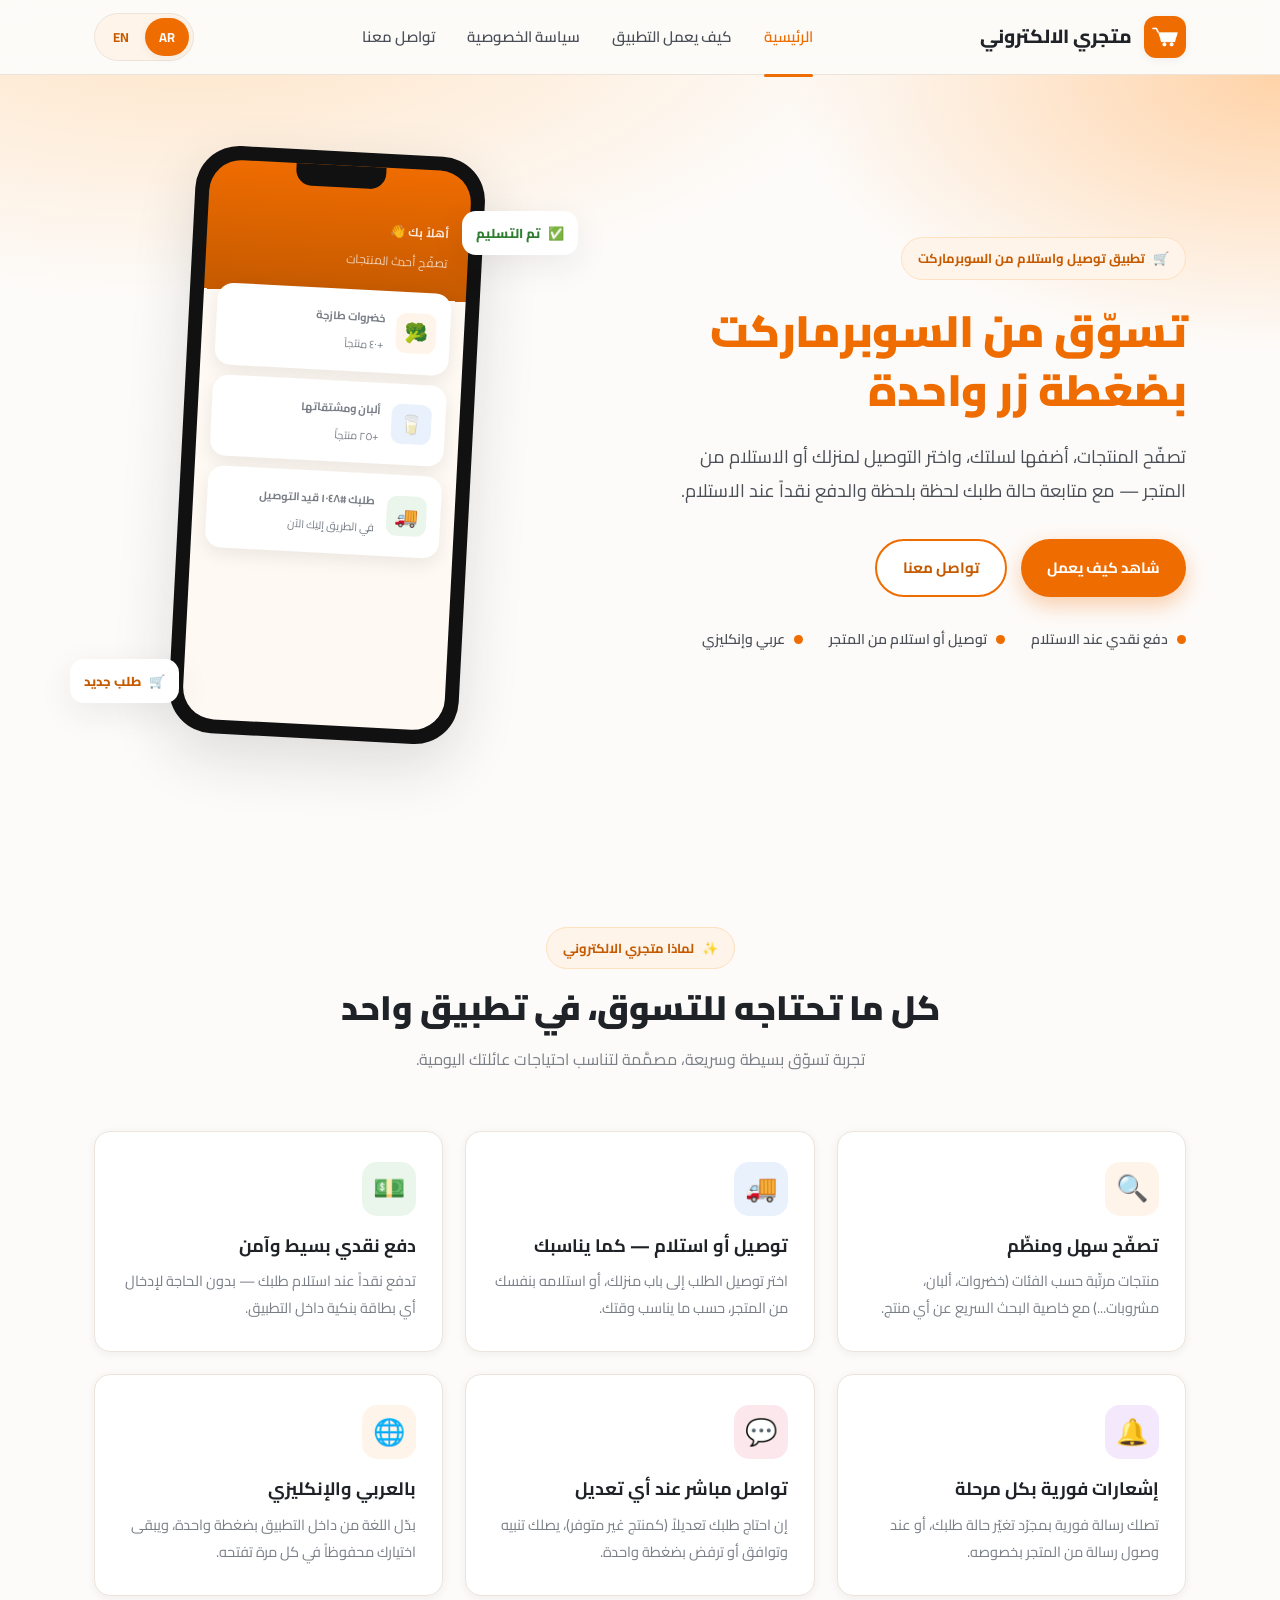
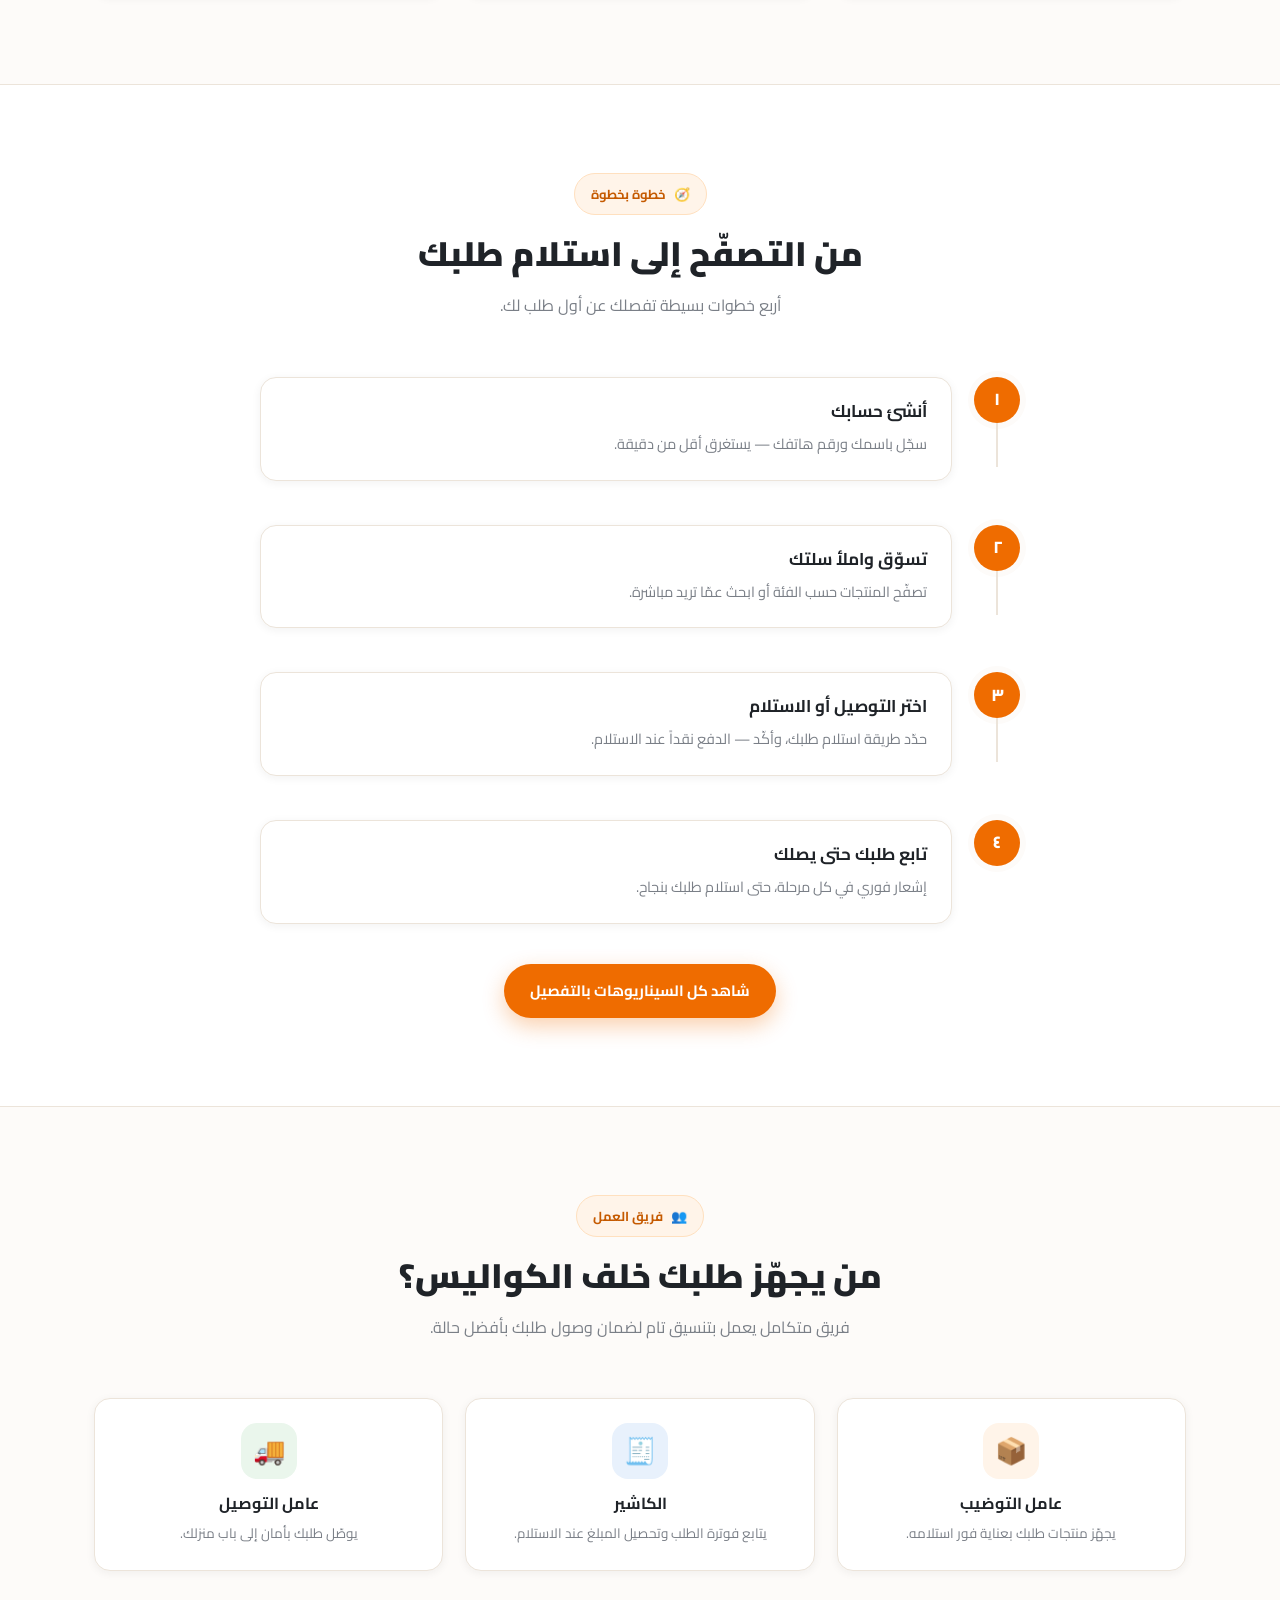
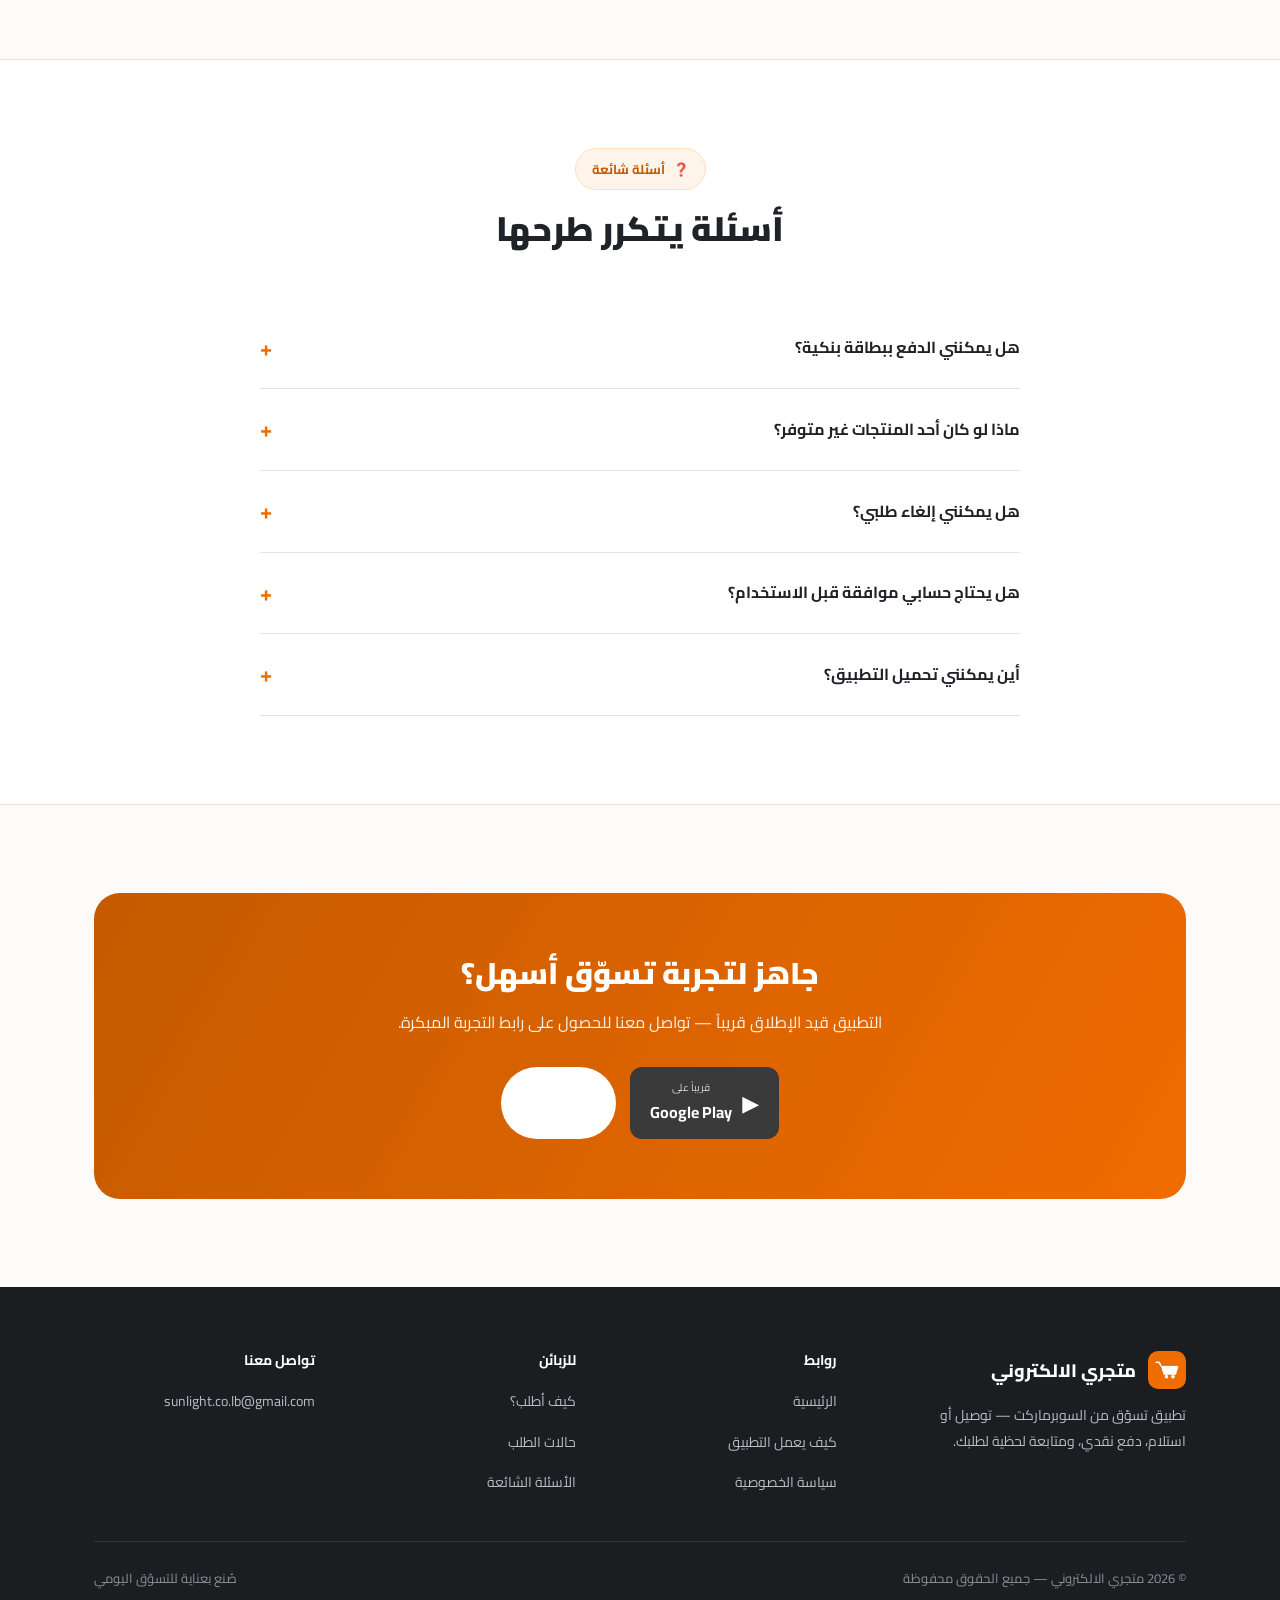
==== commit ffe31ad9: "تحديث بريد التواصل" ====
--- a/index.html
+++ b/index.html
@@ -293,7 +293,7 @@
             Google Play
           </span>
         </span>
-        <a href="mailto:santaamer11@gmail.com" class="btn btn-outline" style="background:#fff;">
+        <a href="mailto:sunlight.co.lb@gmail.com" class="btn btn-outline" style="background:#fff;">
           ✉️ <span class="lang-ar">راسلنا</span><span class="lang-en">Email Us</span>
         </a>
       </div>
@@ -335,7 +335,7 @@
       <div class="footer-col">
         <h4><span class="lang-ar">تواصل معنا</span><span class="lang-en">Contact</span></h4>
         <ul>
-          <li><a href="mailto:santaamer11@gmail.com">santaamer11@gmail.com</a></li>
+          <li><a href="mailto:sunlight.co.lb@gmail.com">sunlight.co.lb@gmail.com</a></li>
         </ul>
       </div>
     </div>
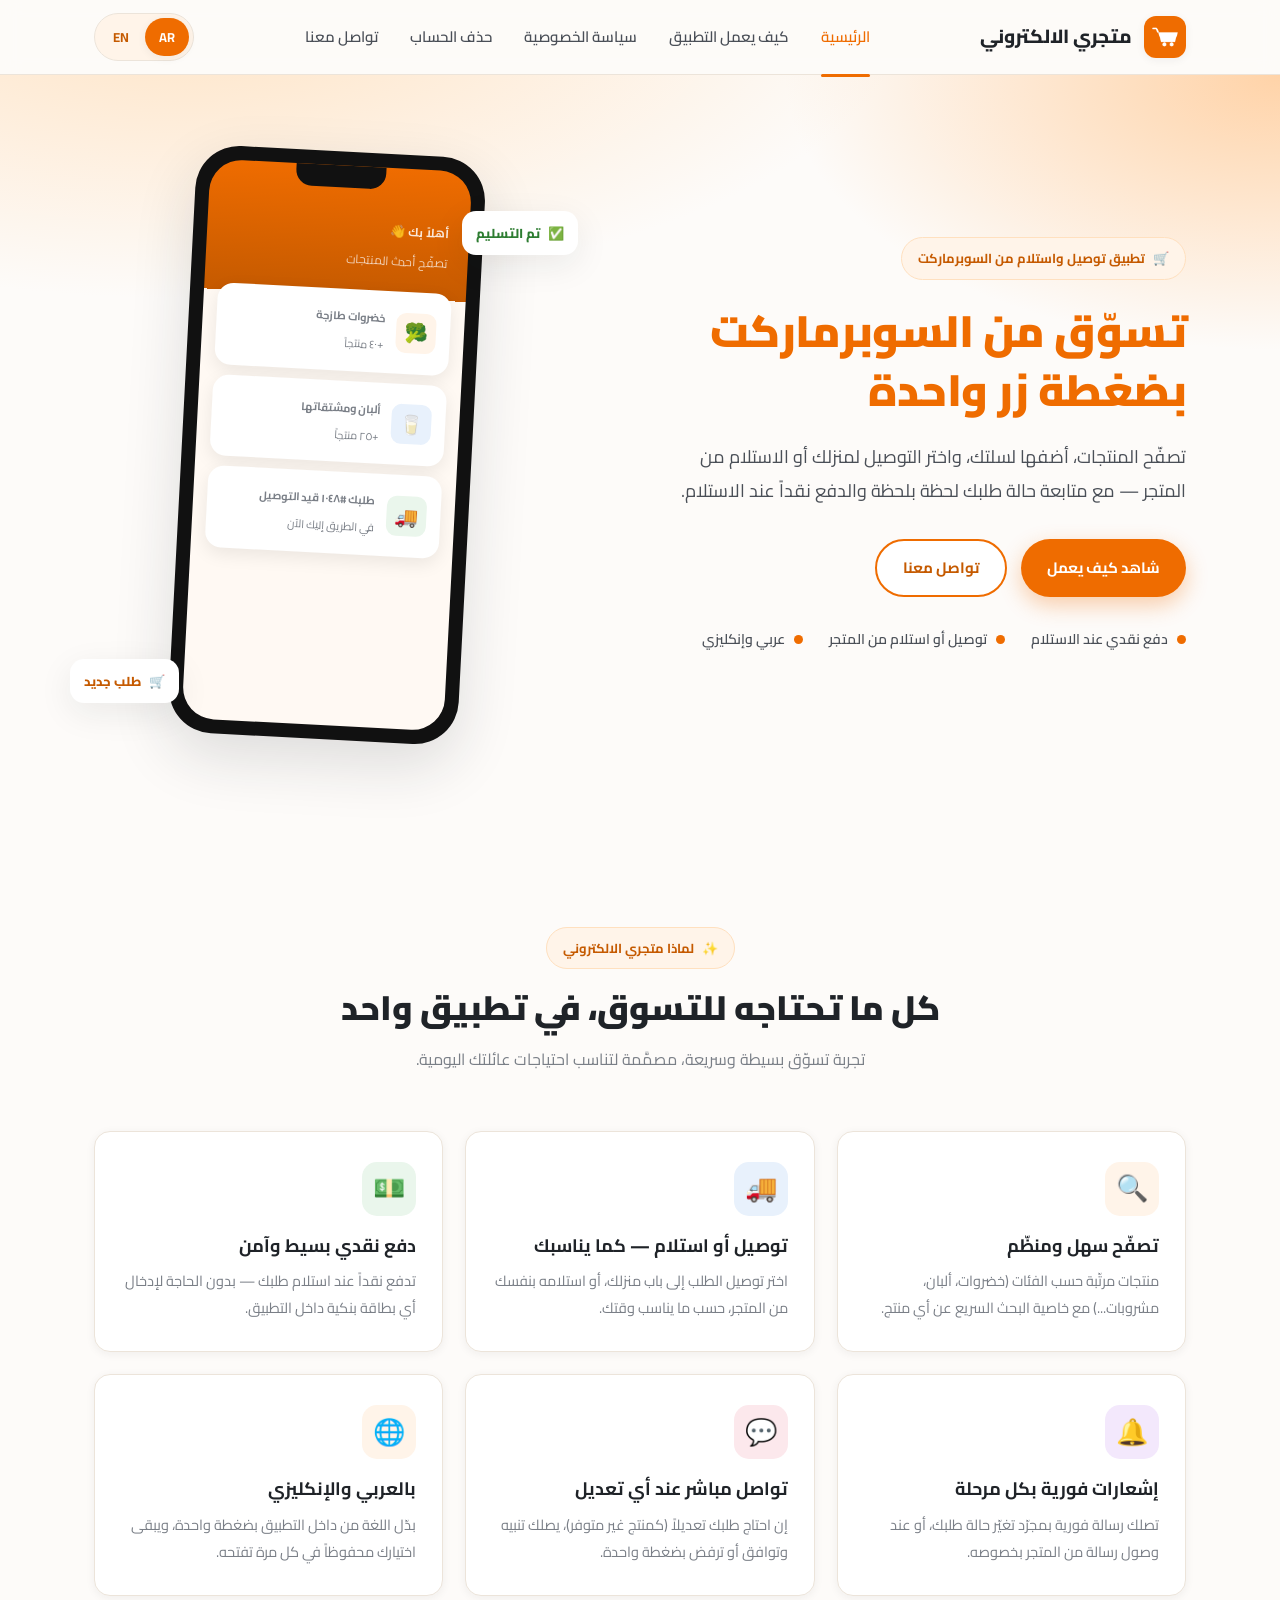
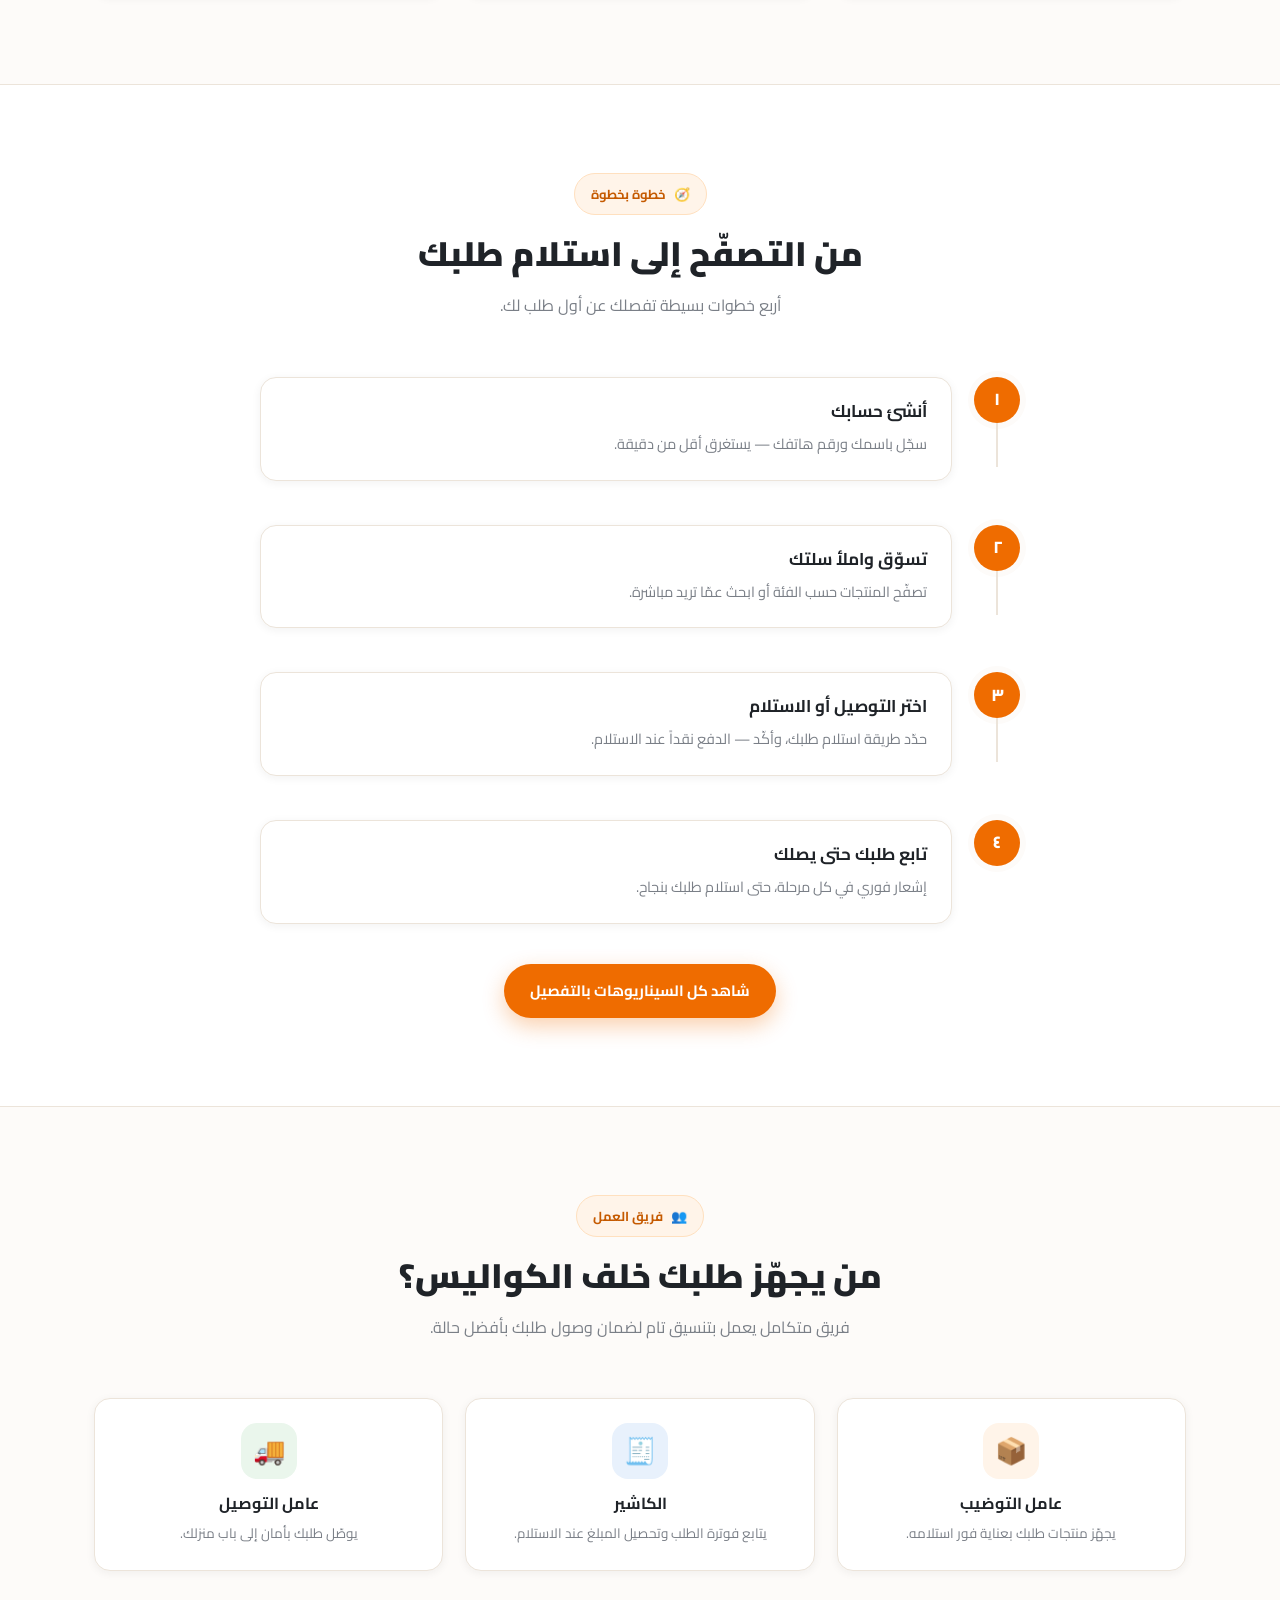
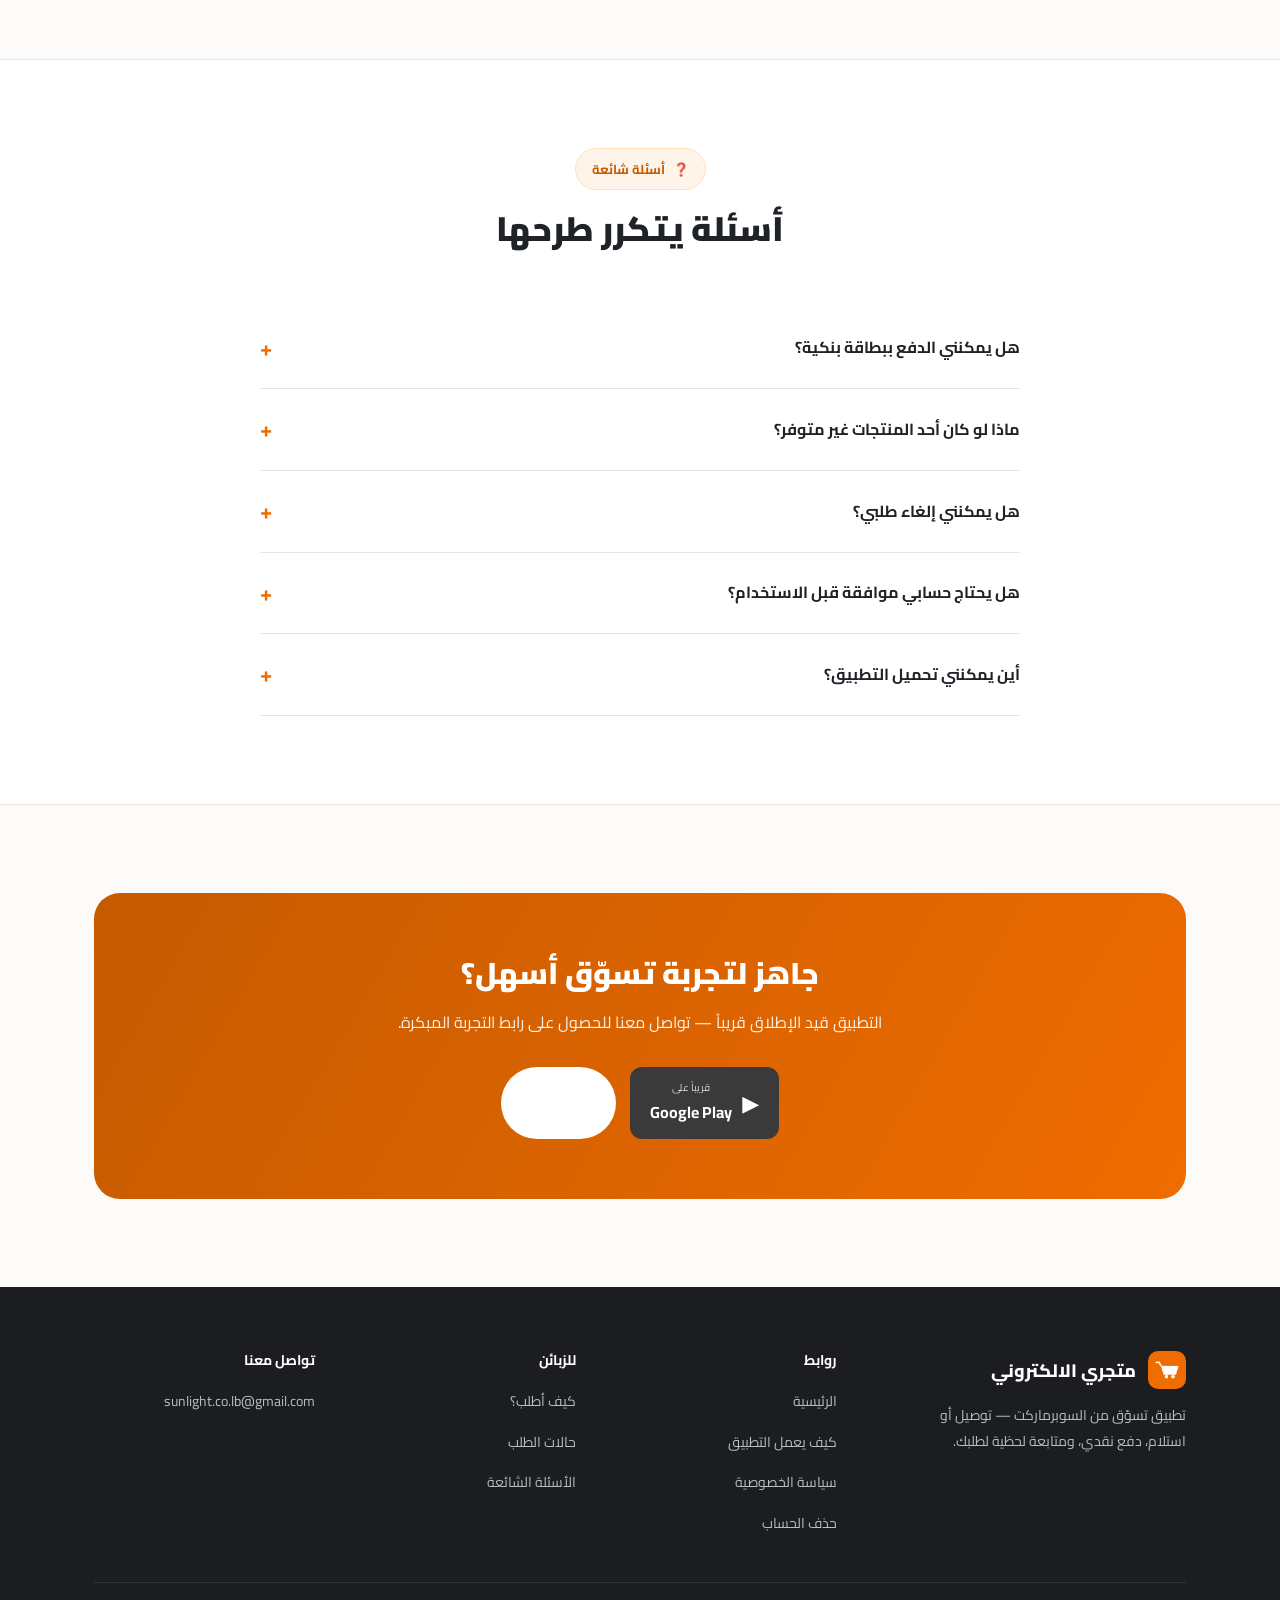
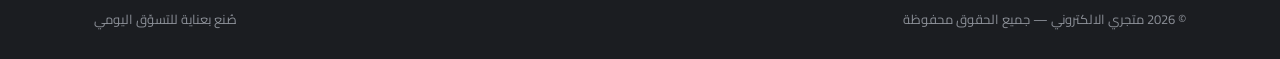
==== commit 1c73d704: "إضافة صفحة حذف الحساب (Delete Account)" ====
--- a/index.html
+++ b/index.html
@@ -22,6 +22,7 @@
       <li><a href="index.html" class="active"><span class="lang-ar">الرئيسية</span><span class="lang-en">Home</span></a></li>
       <li><a href="how-it-works.html"><span class="lang-ar">كيف يعمل التطبيق</span><span class="lang-en">How It Works</span></a></li>
       <li><a href="privacy.html"><span class="lang-ar">سياسة الخصوصية</span><span class="lang-en">Privacy Policy</span></a></li>
+      <li><a href="delete-account.html"><span class="lang-ar">حذف الحساب</span><span class="lang-en">Delete Account</span></a></li>
       <li><a href="#contact"><span class="lang-ar">تواصل معنا</span><span class="lang-en">Contact</span></a></li>
     </ul>
     <div class="nav-right">
@@ -322,6 +323,7 @@
           <li><a href="index.html"><span class="lang-ar">الرئيسية</span><span class="lang-en">Home</span></a></li>
           <li><a href="how-it-works.html"><span class="lang-ar">كيف يعمل التطبيق</span><span class="lang-en">How It Works</span></a></li>
           <li><a href="privacy.html"><span class="lang-ar">سياسة الخصوصية</span><span class="lang-en">Privacy Policy</span></a></li>
+          <li><a href="delete-account.html"><span class="lang-ar">حذف الحساب</span><span class="lang-en">Delete Account</span></a></li>
         </ul>
       </div>
       <div class="footer-col">
